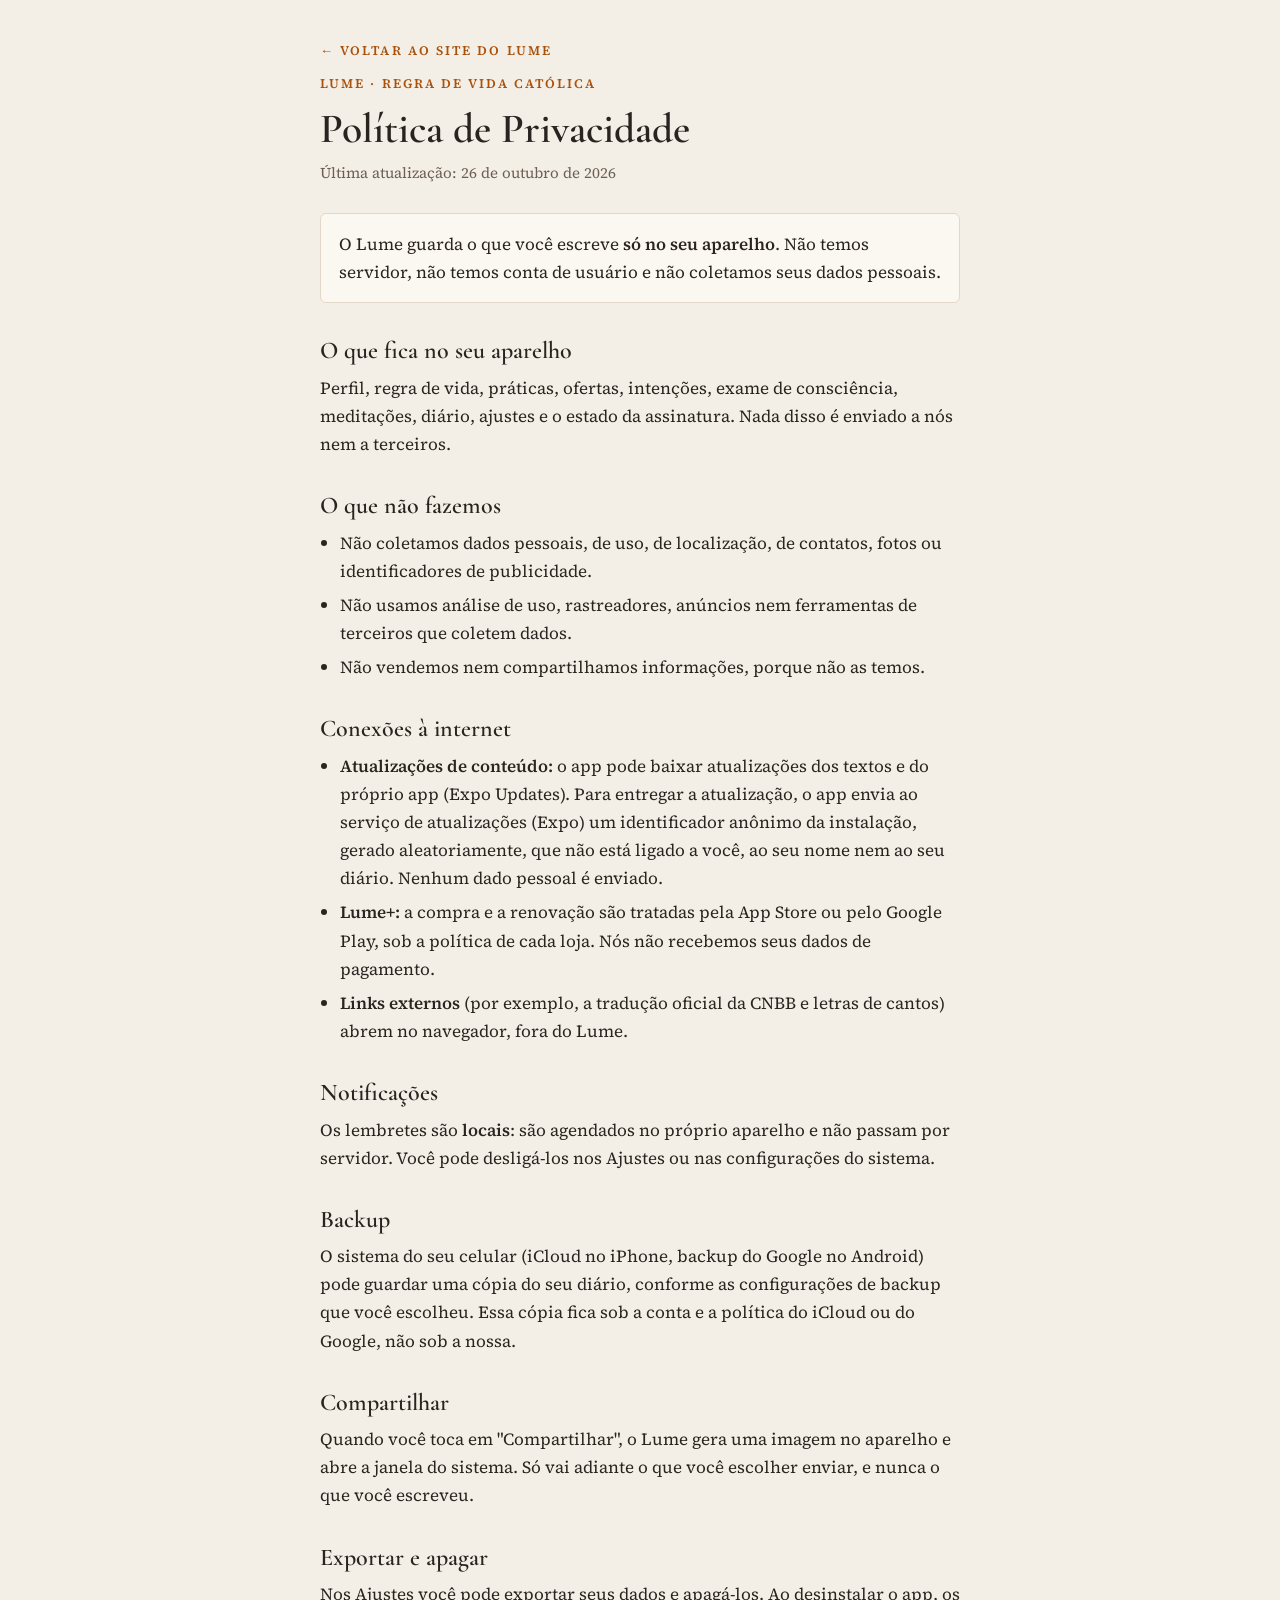
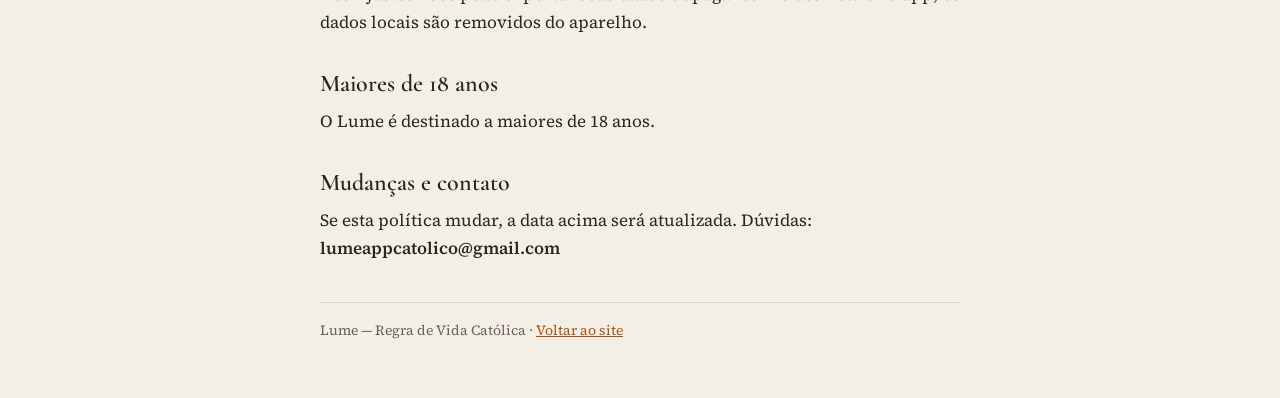
==== privacidade/index.html @ 688a18b8 "Site do Lume: página institucional; política de privacidade movida para /privacidade/ Co-Authored-By" ====
<!doctype html>
<html lang="pt-BR">
<head>
<meta charset="utf-8">
<meta name="viewport" content="width=device-width, initial-scale=1">
<meta name="color-scheme" content="light dark">
<title>Política de Privacidade do Lume</title>
<link rel="icon" href="../favicon.png" type="image/png">
<link rel="canonical" href="https://meiemordem-ui.github.io/lume-privacidade/privacidade/">
<link rel="preload" href="../fonts/source-serif-4-latin-400-normal.woff2" as="font" type="font/woff2" crossorigin>
<style>
@font-face{font-family:"Cormorant Garamond";font-weight:600;font-style:normal;font-display:swap;src:url(../fonts/cormorant-garamond-latin-600-normal.woff2) format("woff2")}
@font-face{font-family:"Source Serif 4";font-weight:400;font-style:normal;font-display:swap;src:url(../fonts/source-serif-4-latin-400-normal.woff2) format("woff2")}
@font-face{font-family:"Source Serif 4";font-weight:600;font-style:normal;font-display:swap;src:url(../fonts/source-serif-4-latin-600-normal.woff2) format("woff2")}
/* Layout: coluna única de leitura, no tom monástico do app (creme, âmbar, serifa). */
:root {
  --bg: #F4EFE6;
  --fg: #2A2420;
  --muted: #6B5F55;
  --line: #E2D8C8;
  --accent: #A9520E;
  --card: #FBF8F2;
  --f-display: "Cormorant Garamond", Georgia, "Times New Roman", serif;
  --f-body: "Source Serif 4", Georgia, "Times New Roman", serif;
}
@media (prefers-color-scheme: dark) {
  :root:not([data-theme="light"]) {
    --bg: #16120E; --fg: #F2EADD; --muted: #B9AC9C; --line: #3A3027; --accent: #E9A257; --card: #211B15;
    color-scheme: dark;
  }
}
:root[data-theme="dark"] {
  --bg: #16120E; --fg: #F2EADD; --muted: #B9AC9C; --line: #3A3027; --accent: #E9A257; --card: #211B15;
  color-scheme: dark;
}
body {
  background: var(--bg);
  color: var(--fg);
  font-family: var(--f-body);
  font-size: 17px;
  line-height: 1.65;
  padding-block: 40px 56px;
  margin: 0;
  padding-left: max(16px, env(safe-area-inset-left, 0px));
  padding-right: max(16px, env(safe-area-inset-right, 0px));
}
main { max-width: 40rem; margin: 0 auto; min-width: 0; }
.marca { font-size: 13px; letter-spacing: 0.16em; text-transform: uppercase; color: var(--accent); font-weight: 600; margin: 0 0 12px; }
h1 { font-family: var(--f-display); font-weight: 600; font-size: clamp(2rem, 6vw, 2.6rem); line-height: 1.1; margin: 0 0 8px; text-wrap: balance; }
.data { color: var(--muted); font-size: 15px; margin: 0 0 28px; }
.resumo { background: var(--card); border: 1px solid var(--line); border-radius: 6px; padding: 16px 18px; margin: 0 0 8px; }
.resumo p { margin: 0; }
h2 { font-family: var(--f-display); font-weight: 600; font-size: 1.5rem; line-height: 1.2; margin: 34px 0 8px; text-wrap: balance; }
p, ul { margin: 0 0 12px; }
ul { padding-left: 1.2em; }
li { margin-bottom: 6px; }
a { color: var(--accent); }
a:focus-visible { outline: 2px solid var(--accent); outline-offset: 2px; }
.email { font-weight: 600; overflow-wrap: anywhere; }
footer { margin-top: 40px; padding-top: 16px; border-top: 1px solid var(--line); color: var(--muted); font-size: 14px; }
</style>
</head>
<body>


<main>
  <p class="marca"><a href="../" style="text-decoration:none">← Voltar ao site do Lume</a></p>
  <p class="marca">Lume · Regra de Vida Católica</p>
  <h1>Política de Privacidade</h1>
  <p class="data">Última atualização: 26 de outubro de 2026</p>

  <div class="resumo">
    <p>O Lume guarda o que você escreve <strong>só no seu aparelho</strong>. Não temos servidor, não temos conta de usuário e não coletamos seus dados pessoais.</p>
  </div>

  <h2>O que fica no seu aparelho</h2>
  <p>Perfil, regra de vida, práticas, ofertas, intenções, exame de consciência, meditações, diário, ajustes e o estado da assinatura. Nada disso é enviado a nós nem a terceiros.</p>

  <h2>O que não fazemos</h2>
  <ul>
    <li>Não coletamos dados pessoais, de uso, de localização, de contatos, fotos ou identificadores de publicidade.</li>
    <li>Não usamos análise de uso, rastreadores, anúncios nem ferramentas de terceiros que coletem dados.</li>
    <li>Não vendemos nem compartilhamos informações, porque não as temos.</li>
  </ul>

  <h2>Conexões à internet</h2>
  <ul>
    <li><strong>Atualizações de conteúdo:</strong> o app pode baixar atualizações dos textos e do próprio app (Expo Updates). Para entregar a atualização, o app envia ao serviço de atualizações (Expo) um identificador anônimo da instalação, gerado aleatoriamente, que não está ligado a você, ao seu nome nem ao seu diário. Nenhum dado pessoal é enviado.</li>
    <li><strong>Lume+:</strong> a compra e a renovação são tratadas pela App Store ou pelo Google Play, sob a política de cada loja. Nós não recebemos seus dados de pagamento.</li>
    <li><strong>Links externos</strong> (por exemplo, a tradução oficial da CNBB e letras de cantos) abrem no navegador, fora do Lume.</li>
  </ul>

  <h2>Notificações</h2>
  <p>Os lembretes são <strong>locais</strong>: são agendados no próprio aparelho e não passam por servidor. Você pode desligá-los nos Ajustes ou nas configurações do sistema.</p>

  <h2>Backup</h2>
  <p>O sistema do seu celular (iCloud no iPhone, backup do Google no Android) pode guardar uma cópia do seu diário, conforme as configurações de backup que você escolheu. Essa cópia fica sob a conta e a política do iCloud ou do Google, não sob a nossa.</p>

  <h2>Compartilhar</h2>
  <p>Quando você toca em "Compartilhar", o Lume gera uma imagem no aparelho e abre a janela do sistema. Só vai adiante o que você escolher enviar, e nunca o que você escreveu.</p>

  <h2>Exportar e apagar</h2>
  <p>Nos Ajustes você pode exportar seus dados e apagá-los. Ao desinstalar o app, os dados locais são removidos do aparelho.</p>

  <h2>Maiores de 18 anos</h2>
  <p>O Lume é destinado a maiores de 18 anos.</p>

  <h2>Mudanças e contato</h2>
  <p>Se esta política mudar, a data acima será atualizada. Dúvidas: <span class="email">lumeappcatolico@gmail.com</span></p>

  <footer>Lume — Regra de Vida Católica · <a href="../">Voltar ao site</a></footer>
</main>

</body>
</html>
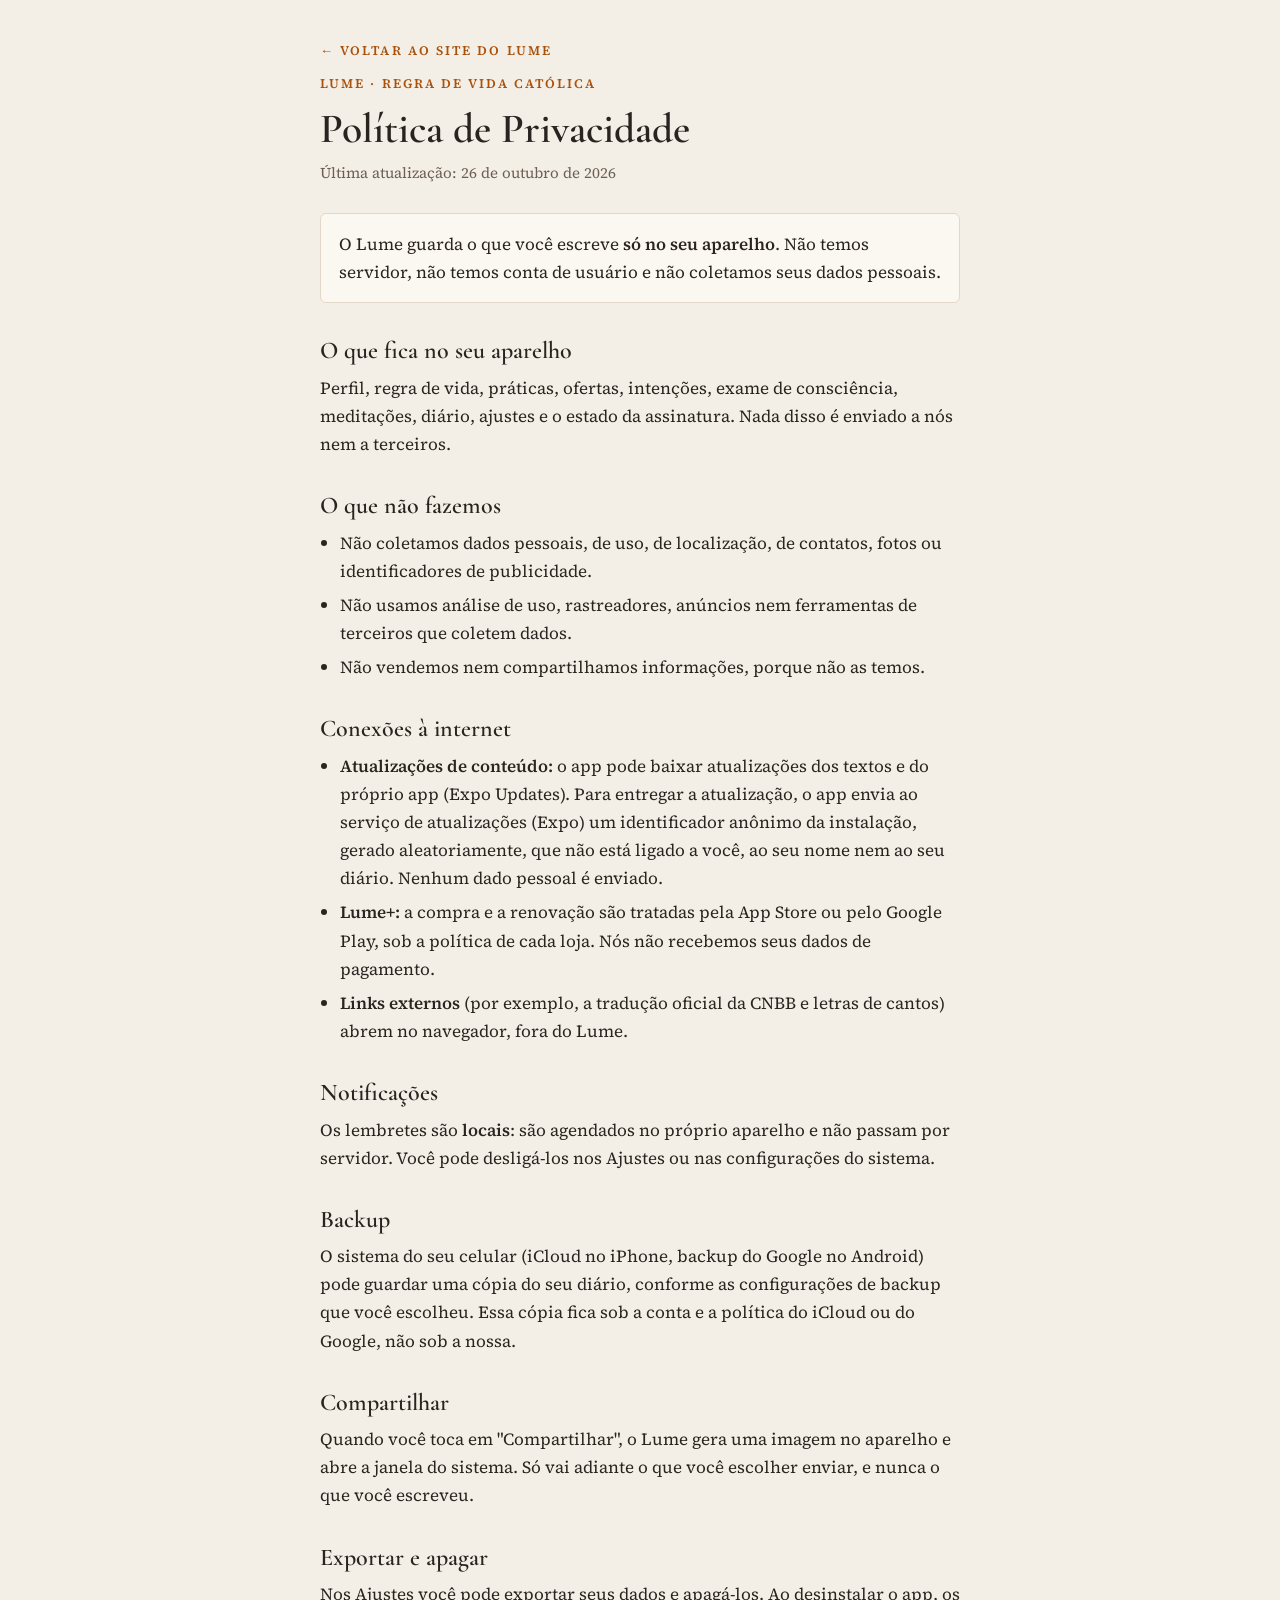
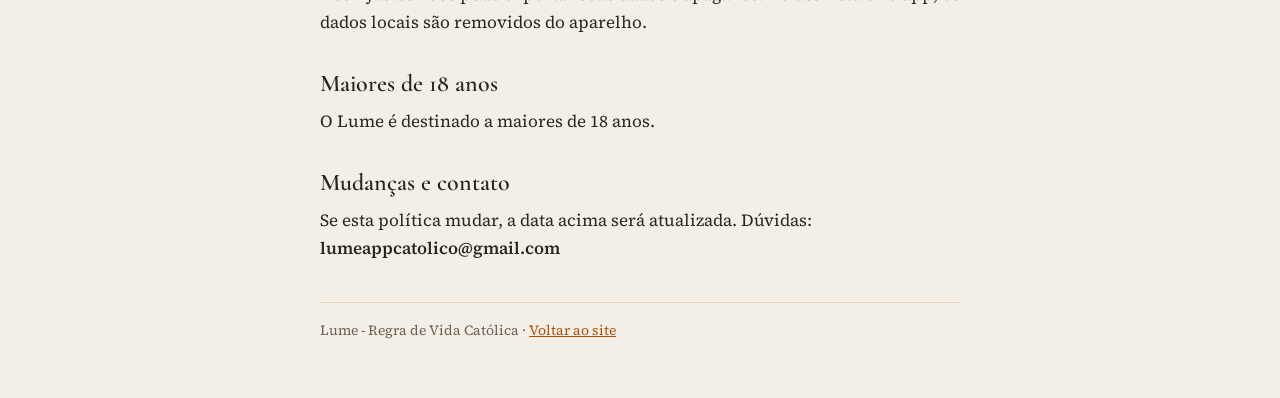
==== commit 33fa19cf: "Site: nome 'Lume - Regra de Vida Católica' e hífen no lugar de travessão Co-Authored-By: Claude Sonn" ====
--- a/privacidade/index.html
+++ b/privacidade/index.html
@@ -108,7 +108,7 @@
   <h2>Mudanças e contato</h2>
   <p>Se esta política mudar, a data acima será atualizada. Dúvidas: <span class="email">lumeappcatolico@gmail.com</span></p>
 
-  <footer>Lume — Regra de Vida Católica · <a href="../">Voltar ao site</a></footer>
+  <footer>Lume - Regra de Vida Católica · <a href="../">Voltar ao site</a></footer>
 </main>
 
 </body>
